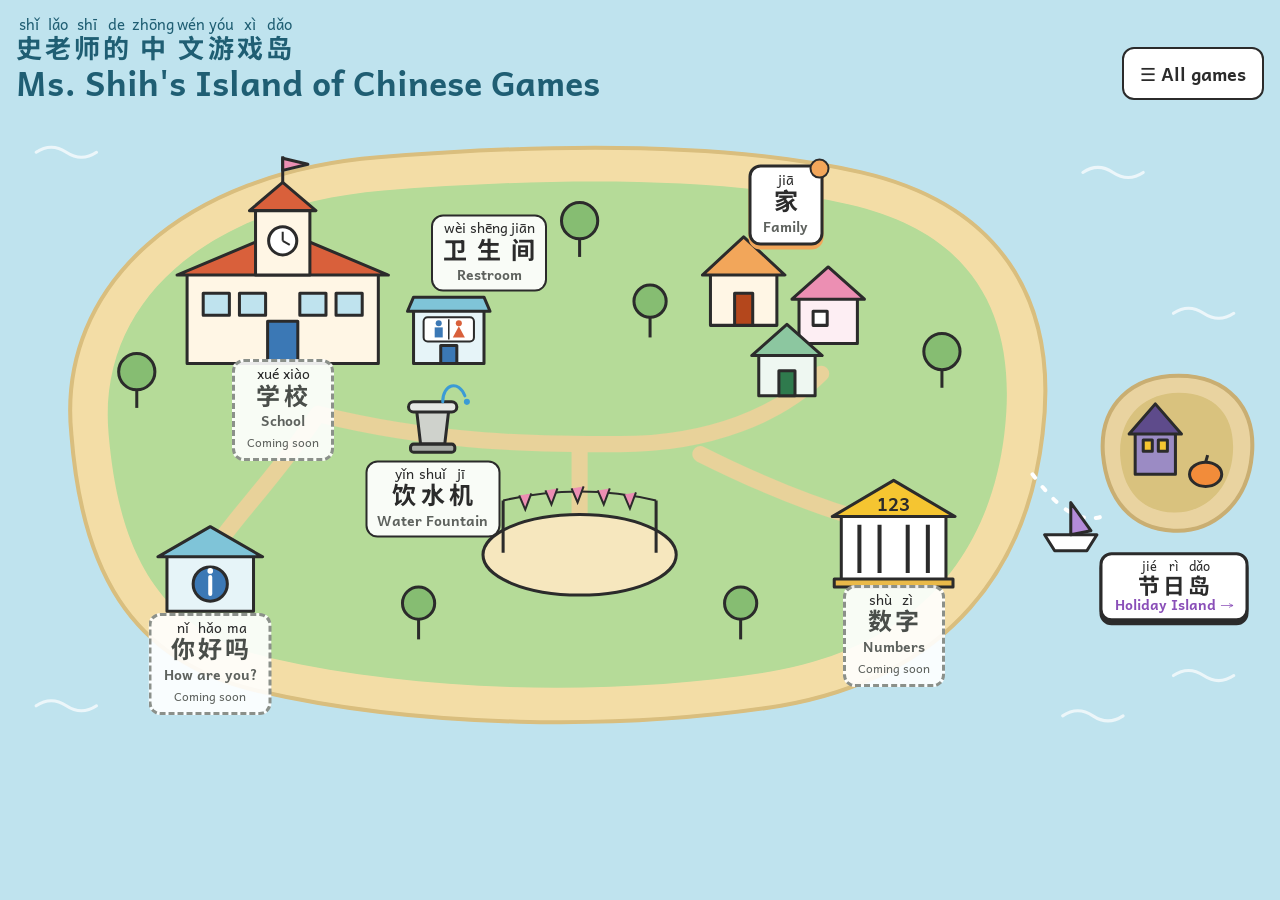
==== index.html @ 6f26a517 "Add files via upload" ====
<!doctype html>
<html lang="zh-CN">
<head>
<meta charset="utf-8">
<meta name="viewport" content="width=device-width, initial-scale=1">
<title>Ms. Shih's Island of Chinese Games</title>
<link rel="preconnect" href="https://fonts.googleapis.com">
<link rel="stylesheet" href="https://fonts.googleapis.com/css2?family=Andika:wght@400;700&family=Noto+Sans+SC:wght@500;700&display=swap">
<style>
/* Layout: one big island map. Each place has a sign; tap a sign to open that place's game menu. */
:root {
  --sea: #BFE3EE;
  --sea-deep: #8CCBDD;
  --sand: #F3DDA6;
  --grass: #B5DB98;
  --grass-deep: #86BD72;
  --ink: #2B2B2B;
  --muted: #5E625E;
  --card: #FFFFFF;
  --line: #CFD2CC;
  --dad: #F2A65A; --dad-ink: #B4471C; --dad-soft: #FFF6E5;
  --mom: #EC8FB3; --mom-ink: #B23D6E; --mom-soft: #FDEEF3;
  --me: #8CC7A0;  --me-ink: #2F7A4D;  --me-soft: #EEF7F1;
  --soon: #B9BDB8;
  --f-zh: 'Noto Sans SC', 'PingFang SC', 'Microsoft YaHei', sans-serif;
  --f-latin: 'Andika', 'Trebuchet MS', system-ui, sans-serif;
}
* { box-sizing: border-box; }
[hidden] { display: none !important; }
html, body { margin: 0; min-height: 100%; }
body {
  background: var(--sea); color: var(--ink); font-family: var(--f-latin);
  padding: 16px max(16px, env(safe-area-inset-right, 0px)) 24px max(16px, env(safe-area-inset-left, 0px));
}
.wrap { max-width: 1280px; margin: 0 auto; display: flex; flex-direction: column; gap: 12px; }
.ruby { display: inline-flex; gap: 3px; align-items: flex-end; }
.ruby > span { display: flex; flex-direction: column; align-items: center; }
.ruby .py { line-height: 1.1; white-space: nowrap; }
.ruby .zh { font-family: var(--f-zh); font-weight: 700; line-height: 1.1; }

header { display: flex; align-items: flex-end; justify-content: space-between; gap: 12px; flex-wrap: wrap; }
.brand { display: flex; flex-direction: column; gap: 2px; }
.brand .en { font-size: clamp(22px, 3vw, 34px); font-weight: 700; color: #1F5E73; line-height: 1.1; }
.brand .ruby .py { font-size: 15px; color: #1F5E73; } .brand .ruby .zh { font-size: 26px; color: #1F5E73; }
.listBtn {
  font: 700 18px var(--f-latin); color: var(--ink); background: var(--card);
  border: 2px solid var(--ink); border-radius: 12px; padding: 10px 16px; cursor: pointer;
}
button:focus-visible, a:focus-visible { outline: 3px solid #1F5E73; outline-offset: 2px; }

.map { position: relative; width: 100%; aspect-ratio: var(--ar, 1000 / 620); }
.goHoliday {
  position: absolute; transform: translate(-50%, -50%); cursor: pointer; font: inherit; color: var(--ink);
  background: #FFFFFF; border: 3px solid var(--ink); border-radius: 12px; padding: 4px 12px 6px; box-shadow: 0 4px 0 var(--ink);
  display: flex; flex-direction: column; align-items: center; line-height: 1.1;
}
.goHoliday .py { font-size: clamp(9px, 1vw, 13px); } .goHoliday .zh { font-size: clamp(14px, 1.7vw, 22px); }
.goHoliday .en { font-size: clamp(10px, 1.1vw, 14px); font-weight: 700; color: #8A4FB8; white-space: nowrap; }
.goHoliday:hover { transform: translate(-50%, calc(-50% - 2px)); }
.back {
  font: 700 18px var(--f-latin); color: var(--ink); background: var(--card);
  border: 2px solid var(--ink); border-radius: 12px; padding: 10px 16px; cursor: pointer;
}
.scene { display: flex; flex-direction: column; gap: 12px; }
.scene.enter { animation: zoomIn .45s ease-out; }
@keyframes zoomIn { from { opacity: 0; transform: scale(.85); } to { opacity: 1; transform: none; } }
body.holiday { background: #CBC3E8; }
.list h3 { margin: 4px 0 0; font-size: 20px; color: #1F5E73; }
.map svg.island { position: absolute; inset: 0; width: 100%; height: 100%; }

/* a place sign on the map: tap it to see that place's games */
.spot {
  position: absolute; transform: translate(-50%, -50%); cursor: pointer; font: inherit; color: var(--ink);
  display: flex; flex-direction: column; align-items: center; gap: 1px; text-align: center;
  background: var(--card); border: 3px solid var(--ink); border-radius: 12px; padding: 4px 12px 6px;
  box-shadow: 0 4px 0 var(--c, var(--ink));
}
.spot::before {
  content: ""; position: absolute; top: -9px; right: -9px; width: 16px; height: 16px; border-radius: 50%;
  background: var(--c, var(--me)); border: 2.5px solid var(--ink); animation: bob 2.6s ease-in-out infinite;
}
.spot .py { font-size: clamp(10px, 1.1vw, 14px); } .spot .zh { font-size: clamp(15px, 1.9vw, 24px); }
.spot .en { font-size: clamp(10px, 1.1vw, 14px); font-weight: 700; color: var(--muted); }
.spot:hover { transform: translate(-50%, calc(-50% - 2px)); }
.spot.soon { cursor: default; border-style: dashed; border-color: #8B908A; box-shadow: none; background: rgba(255,255,255,.9); }
.spot.soon::before { display: none; }
.spot.soon:hover { transform: translate(-50%, -50%); }
.spot.soon .zh { color: #4A4E4A; }
.spot.label { cursor: default; box-shadow: none; border-width: 2px; padding: 3px 10px 5px; background: rgba(255,255,255,.92); }
.spot.label::before { display: none; }
.spot.label:hover { transform: translate(-50%, -50%); }
.spot .soonTag { font-size: clamp(9px, 1vw, 12px); color: var(--muted); }
@keyframes bob { 0%,100% { transform: translateY(0) } 50% { transform: translateY(-3px) } }

.overlay { position: fixed; inset: 0; background: rgba(31,94,115,.35); display: flex; align-items: center; justify-content: center; padding: 16px; z-index: 20; }
.panel {
  width: min(560px, 100%); max-height: 90vh; overflow: auto; background: var(--card); border: 3px solid var(--ink);
  border-radius: 20px; box-shadow: 0 6px 0 var(--ink); padding: 18px; display: flex; flex-direction: column; gap: 14px;
}
.panel-head { display: flex; align-items: flex-end; justify-content: space-between; gap: 12px; }
.panel-head .py { font-size: 16px; } .panel-head .zh { font-size: 34px; }
.panel-head .en { font-size: 18px; font-weight: 700; color: var(--muted); margin-left: 8px; }
.close { font: 700 22px var(--f-latin); width: 44px; height: 44px; border-radius: 50%; border: 2px solid var(--ink); background: var(--card); cursor: pointer; flex: none; }
.games { display: flex; flex-direction: column; gap: 10px; }
.game {
  display: flex; align-items: center; gap: 14px; padding: 12px 14px; border-radius: 14px;
  border: 3px solid var(--c, var(--me)); background: var(--cs, var(--me-soft)); color: var(--ink); text-decoration: none;
}
.game .ruby .py { font-size: 14px; } .game .ruby .zh { font-size: 26px; }
.game .en { font-weight: 700; font-size: 17px; }
.game small { display: block; color: var(--muted); font-size: 14px; }
.game .go { margin-left: auto; font-size: 26px; font-weight: 700; }

.list { background: var(--card); border: 3px solid var(--ink); border-radius: 20px; padding: 16px; display: flex; flex-direction: column; gap: 16px; }
.list h2 { margin: 0; display: flex; align-items: flex-end; gap: 8px; font-size: 16px; color: var(--muted); }
.list h2 .zh { font-size: 22px; color: var(--ink); }
.list .games { display: grid; grid-template-columns: repeat(auto-fit, minmax(260px, 1fr)); }
.list .soonline { color: var(--muted); font-size: 15px; margin: 0; }
@media (prefers-reduced-motion: reduce) { .spot::before { animation: none; } .scene.enter { animation: none; } }
</style>
</head>
<body>
<div class="wrap">
  <header>
    <div class="brand">
      <span class="ruby" id="brandRuby"></span>
      <span class="en" id="brandEn">Ms. Shih's Island of Chinese Games</span>
    </div>
    <div style="display:flex;gap:10px;flex-wrap:wrap">
      <button class="listBtn" id="listBtn" type="button" aria-pressed="false">☰ All games</button>
    </div>
  </header>

  <div class="scene" id="scene-main">
  <div class="map" id="map-main" style="--ar: 1240 / 620">
    <svg class="island" viewBox="0 0 1240 620" aria-hidden="true">
      <!-- sea waves -->
      <g fill="none" stroke="#FFFFFF" stroke-width="3" stroke-linecap="round" opacity=".7">
        <path d="M20 40 q15 -10 30 0 t30 0"/><path d="M1060 60 q15 -10 30 0 t30 0"/><path d="M1150 200 q15 -10 30 0 t30 0"/>
        <path d="M20 590 q15 -10 30 0 t30 0"/><path d="M1040 600 q15 -10 30 0 t30 0"/><path d="M1150 560 q15 -10 30 0 t30 0"/>
      </g>
      <!-- big main island: sand ring + grass -->
      <path d="M55 320 C40 170 170 60 360 45 C520 32 700 28 840 60 C990 95 1035 200 1020 320 C1005 450 930 560 760 590 C600 615 400 612 240 575 C110 545 65 450 55 320 Z" fill="#F3DDA6" stroke="#D9BE7E" stroke-width="4"/>
      <path d="M92 320 C80 185 195 92 365 78 C520 66 695 62 828 92 C960 122 995 212 982 320 C968 435 900 530 750 556 C600 580 410 578 255 543 C140 517 102 435 92 320 Z" fill="#B5DB98"/>
      <!-- paths -->
      <path d="M300 300 C420 330 520 330 600 330 C690 330 760 300 800 260 M560 330 C560 360 560 380 560 400 M300 300 C260 360 220 400 200 430 M680 340 C760 380 820 400 860 410" fill="none" stroke="#E8D29A" stroke-width="16" stroke-linecap="round"/>

      <!-- school (top-left): red roof, clock tower, flag -->
      <g stroke="#2B2B2B" stroke-width="3" stroke-linejoin="round">
        <rect x="170" y="160" width="190" height="90" fill="#FFF6E5"/>
        <path d="M160 162 L265 118 L370 162 Z" fill="#D9603B"/>
        <rect x="238" y="96" width="54" height="66" fill="#FFF6E5"/>
        <path d="M232 98 L265 70 L298 98 Z" fill="#D9603B"/>
        <circle cx="265" cy="128" r="14" fill="#FFFFFF"/><path d="M265 128 L265 119 M265 128 L272 132" stroke-width="2"/>
        <path d="M265 70 L265 44" /><path d="M265 46 L290 52 L265 58 Z" fill="#EC8FB3"/>
        <rect x="186" y="180" width="26" height="22" fill="#BFE3EE"/><rect x="222" y="180" width="26" height="22" fill="#BFE3EE"/>
        <rect x="282" y="180" width="26" height="22" fill="#BFE3EE"/><rect x="318" y="180" width="26" height="22" fill="#BFE3EE"/>
        <rect x="250" y="208" width="30" height="42" fill="#3B78B5"/>
      </g>
      <!-- restroom (next to the school) -->
      <g stroke="#2B2B2B" stroke-width="3" stroke-linejoin="round">
        <rect x="395" y="196" width="70" height="54" fill="#E6F4F8"/>
        <path d="M389 198 L471 198 L465 184 L395 184 Z" fill="#7FC4D8"/>
        <rect x="405" y="204" width="50" height="24" rx="4" fill="#FFFFFF" stroke-width="2"/>
        <circle cx="420" cy="210" r="3" fill="#3B78B5" stroke="none"/><path d="M416 214 h8 v10 h-8 Z" fill="#3B78B5" stroke="none"/>
        <circle cx="440" cy="210" r="3" fill="#D9603B" stroke="none"/><path d="M440 213 l6 11 h-12 Z" fill="#D9603B" stroke="none"/>
        <path d="M430 206 L430 226" stroke-width="1.5"/>
        <rect x="422" y="232" width="16" height="18" fill="#3B78B5"/>
      </g>
      <!-- water fountain (in front of the school) -->
      <g stroke="#2B2B2B" stroke-width="3" stroke-linejoin="round" stroke-linecap="round">
        <path d="M402 330 L398 296 L430 296 L426 330 Z" fill="#CFD2CC"/>
        <rect x="390" y="288" width="48" height="10" rx="5" fill="#E6E8E4"/>
        <path d="M424 288 C424 270 440 266 446 282" fill="none" stroke="#3B9BD5" stroke-width="3"/>
        <circle cx="448" cy="288" r="3" fill="#3B9BD5" stroke="none"/>
        <rect x="392" y="330" width="44" height="8" rx="3" fill="#A8ACA6"/>
      </g>

      <!-- homes (top-right) -->
      <g stroke="#2B2B2B" stroke-width="3" stroke-linejoin="round">
        <rect x="690" y="160" width="66" height="52" fill="#FFF6E5"/><path d="M682 162 L723 124 L764 162 Z" fill="#F2A65A"/><rect x="714" y="180" width="18" height="32" fill="#B4471C"/>
        <rect x="778" y="184" width="58" height="46" fill="#FDEEF3"/><path d="M771 186 L807 154 L843 186 Z" fill="#EC8FB3"/><rect x="792" y="198" width="14" height="14" fill="#FFFFFF"/>
        <rect x="738" y="240" width="56" height="42" fill="#EEF7F1"/><path d="M731 242 L766 211 L801 242 Z" fill="#8CC7A0"/><rect x="758" y="257" width="16" height="25" fill="#2F7A4D"/>
      </g>

      <!-- visitor center (bottom-left, by the shore): big i -->
      <g stroke="#2B2B2B" stroke-width="3" stroke-linejoin="round">
        <rect x="150" y="440" width="86" height="56" fill="#E6F4F8"/>
        <path d="M141 442 L193 412 L245 442 Z" fill="#7FC4D8"/>
        <circle cx="193" cy="469" r="17" fill="#3B78B5"/>
        <path d="M193 462 L193 479" stroke="#FFFFFF" stroke-width="4" stroke-linecap="round"/><circle cx="193" cy="456" r="2.8" fill="#FFFFFF" stroke="none"/>
      </g>

      <!-- plaza (middle): round square with flags -->
      <g stroke="#2B2B2B" stroke-width="3">
        <ellipse cx="560" cy="440" rx="96" ry="40" fill="#F6E7BE"/>
        <path d="M484 438 L484 386 M636 438 L636 386"/>
        <path d="M484 386 Q560 368 636 386" fill="none" stroke-width="2"/>
        <path d="M500 381 l6 14 l6 -16 M526 376 l6 14 l6 -16 M552 374 l6 14 l6 -16 M578 376 l6 14 l6 -16 M604 380 l6 14 l6 -16" fill="#EC8FB3" stroke-width="2"/>
      </g>

      <!-- bank (bottom-right): columns, 123 on the roof -->
      <g stroke="#2B2B2B" stroke-width="3" stroke-linejoin="round">
        <rect x="820" y="400" width="104" height="66" fill="#FFFFFF"/>
        <path d="M811 402 L872 366 L933 402 Z" fill="#F5C531"/>
        <path d="M838 410 L838 458 M858 410 L858 458 M886 410 L886 458 M906 410 L906 458" stroke-width="4"/>
        <rect x="813" y="464" width="118" height="8" fill="#E9B949"/>
      </g>
      <text x="872" y="396" text-anchor="middle" font-family="Andika, sans-serif" font-weight="700" font-size="18" fill="#2B2B2B">123</text>

      <!-- trees -->
      <g stroke="#2B2B2B" stroke-width="3">
        <path d="M120 270 L120 294"/><circle cx="120" cy="258" r="18" fill="#86BD72"/>
        <path d="M560 120 L560 144"/><circle cx="560" cy="108" r="18" fill="#86BD72"/>
        <path d="M630 200 L630 224"/><circle cx="630" cy="188" r="16" fill="#86BD72"/>
        <path d="M920 250 L920 274"/><circle cx="920" cy="238" r="18" fill="#86BD72"/>
        <path d="M400 500 L400 524"/><circle cx="400" cy="488" r="16" fill="#86BD72"/>
        <path d="M720 500 L720 524"/><circle cx="720" cy="488" r="16" fill="#86BD72"/>
      </g>

      <!-- boat route to the holiday island -->
      <path d="M1010 360 C1040 400 1060 410 1085 400" fill="none" stroke="#FFFFFF" stroke-width="4" stroke-dasharray="4 12" stroke-linecap="round"/>
      <g stroke="#2B2B2B" stroke-width="3" stroke-linejoin="round">
        <path d="M1022 420 L1074 420 L1064 436 L1032 436 Z" fill="#FFFFFF"/>
        <path d="M1048 420 L1048 388 L1068 416 Z" fill="#B48BD9"/>
      </g>
      <!-- holiday island (small, far right) -->
      <path d="M1080 340 C1076 290 1110 262 1155 262 C1205 262 1232 295 1228 340 C1224 390 1188 418 1150 416 C1108 414 1084 385 1080 340 Z" fill="#E9D3A0" stroke="#C9AE72" stroke-width="4"/>
      <path d="M1097 340 C1096 300 1124 279 1155 279 C1194 279 1212 305 1209 340 C1206 378 1178 399 1150 398 C1117 397 1099 374 1097 340 Z" fill="#D9C27E"/>
      <g stroke="#2B2B2B" stroke-width="3" stroke-linejoin="round">
        <path d="M1112 360 L1112 318 L1132 298 L1152 318 L1152 360 Z" fill="#9B8BC4"/>
        <path d="M1106 320 L1132 290 L1158 320 Z" fill="#5E4B8B"/>
        <rect x="1120" y="326" width="9" height="11" fill="#F5C531"/><rect x="1135" y="326" width="9" height="11" fill="#F5C531"/>
        <ellipse cx="1182" cy="360" rx="16" ry="12" fill="#F28C3A"/><path d="M1182 348 L1184 341"/>
      </g>
    </svg>
    <button class="goHoliday" id="goHoliday" type="button" style="left: 92.8%; top: 76%"><span class="ruby" id="goHolidayRuby"></span><span class="en">Holiday Island →</span></button>
  </div>
</div>

<div class="scene" id="scene-holiday" hidden>
  <div class="map" id="map-holiday" style="--ar: 1240 / 620">
    <svg class="island" viewBox="0 0 1240 620" aria-hidden="true">
      <!-- small main island (left), boat route back -->
      <path d="M20 420 C15 360 60 325 115 325 C175 325 205 365 200 420 C195 480 150 515 105 512 C55 510 25 475 20 420 Z" fill="#F3DDA6" stroke="#D9BE7E" stroke-width="4"/>
      <path d="M40 420 C38 372 72 345 115 345 C162 345 183 377 179 420 C175 466 140 492 105 490 C67 488 42 462 40 420 Z" fill="#B5DB98"/>
      <g stroke="#2B2B2B" stroke-width="3" stroke-linejoin="round">
        <rect x="70" y="392" width="34" height="28" fill="#FFF6E5"/><path d="M64 394 L87 372 L110 394 Z" fill="#F2A65A"/>
        <rect x="118" y="404" width="30" height="24" fill="#FDEEF3"/><path d="M113 406 L133 388 L153 406 Z" fill="#EC8FB3"/>
        <path d="M100 455 L100 470"/><circle cx="100" cy="448" r="10" fill="#86BD72"/>
      </g>
      <path d="M205 440 C260 480 310 480 375 430" fill="none" stroke="#FFFFFF" stroke-width="4" stroke-dasharray="4 12" stroke-linecap="round"/>
      <g stroke="#2B2B2B" stroke-width="3" stroke-linejoin="round">
        <path d="M262 470 L322 470 L310 488 L274 488 Z" fill="#FFFFFF"/>
        <path d="M292 470 L292 432 L316 466 Z" fill="#F2A65A"/>
      </g>
      <g transform="translate(240 0)">
      <g fill="none" stroke="#FFFFFF" stroke-width="3" stroke-linecap="round" opacity=".7">
        <path d="M40 80 q15 -10 30 0 t30 0"/><path d="M880 70 q15 -10 30 0 t30 0"/><path d="M70 540 q15 -10 30 0 t30 0"/><path d="M880 550 q15 -10 30 0 t30 0"/>
      </g>
      <path d="M140 310 C130 200 240 120 380 105 C520 90 640 85 750 125 C870 170 905 260 885 360 C865 465 760 535 610 550 C465 565 320 555 225 495 C165 455 148 385 140 310 Z" fill="#E9D3A0" stroke="#C9AE72" stroke-width="4"/>
      <path d="M178 310 C172 215 265 150 385 138 C515 125 632 120 735 155 C840 192 865 268 848 352 C830 445 740 502 605 514 C472 527 340 518 255 466 C205 434 184 372 178 310 Z" fill="#D9C27E"/>
      <path d="M330 330 C430 360 560 360 670 320" fill="none" stroke="#C9AE72" stroke-width="14" stroke-linecap="round" opacity=".7"/>
      <!-- haunted house (left) -->
      <g stroke="#2B2B2B" stroke-width="3" stroke-linejoin="round">
        <path d="M250 330 L252 230 L300 186 L350 232 L348 330 Z" fill="#9B8BC4"/>
        <path d="M240 236 L300 170 L362 238 Z" fill="#5E4B8B"/>
        <path d="M318 196 L320 150 L346 150 L344 214" fill="#5E4B8B"/>
        <rect x="266" y="248" width="20" height="22" fill="#F5C531"/><rect x="314" y="248" width="20" height="22" fill="#F5C531"/>
        <path d="M288 330 L288 292 Q300 280 312 292 L312 330" fill="#3E3260"/>
        <path d="M276 250 L276 270 M266 259 L286 259 M324 250 L324 270 M314 259 L334 259" stroke-width="2"/>
        <path d="M380 180 q8 -8 16 0 q8 -8 16 0" fill="none" stroke-width="2.5"/><path d="M200 210 q7 -7 14 0 q7 -7 14 0" fill="none" stroke-width="2.5"/>
        <ellipse cx="380" cy="320" rx="22" ry="17" fill="#F28C3A"/><path d="M380 303 L383 294" />
        <path d="M372 318 l4 -5 l4 5 M384 318 l4 -5 l4 5 M372 326 q8 6 16 0" fill="none" stroke-width="2"/>
      </g>
      <!-- Thanksgiving market (right): stalls with pumpkins, corn and pies -->
      <g stroke="#2B2B2B" stroke-width="3" stroke-linejoin="round">
        <rect x="610" y="262" width="96" height="58" fill="#FFFFFF"/>
        <path d="M600 262 L716 262 L706 236 L610 236 Z" fill="#D9603B"/>
        <path d="M626 236 L622 262 M646 236 L644 262 M666 236 L666 262 M686 236 L688 262" stroke="#FFFFFF" stroke-width="5"/>
        <path d="M600 262 L716 262 L706 236 L610 236 Z" fill="none"/>
        <rect x="604" y="296" width="108" height="10" fill="#C98A4A"/>
        <ellipse cx="628" cy="290" rx="13" ry="10" fill="#F28C3A"/><path d="M628 280 L630 274" stroke-width="2.5"/>
        <ellipse cx="652" cy="290" rx="11" ry="9" fill="#F5A04A"/>
        <ellipse cx="684" cy="291" rx="6" ry="12" transform="rotate(20 684 291)" fill="#F5C531"/>
        <rect x="724" y="276" width="86" height="48" fill="#FFFFFF"/>
        <path d="M714 276 L820 276 L810 252 L724 252 Z" fill="#F5C531"/>
        <path d="M740 252 L736 276 M758 252 L756 276 M776 252 L776 276 M794 252 L796 276" stroke="#FFFFFF" stroke-width="5"/>
        <path d="M714 276 L820 276 L810 252 L724 252 Z" fill="none"/>
        <rect x="718" y="304" width="98" height="10" fill="#C98A4A"/>
        <path d="M736 302 a14 9 0 0 1 28 0 Z" fill="#E9A15A"/><path d="M740 298 l20 0" stroke-width="1.5"/>
        <path d="M772 302 a14 9 0 0 1 28 0 Z" fill="#B4471C"/>
        <ellipse cx="840" cy="318" rx="16" ry="12" fill="#F28C3A"/><ellipse cx="590" cy="322" rx="13" ry="10" fill="#F5A04A"/>
      </g>
      <!-- autumn trees -->
      <g stroke="#2B2B2B" stroke-width="3">
        <path d="M470 190 L470 214"/><circle cx="470" cy="178" r="17" fill="#F2A65A"/>
        <path d="M540 450 L540 474"/><circle cx="540" cy="438" r="17" fill="#D9603B"/>
        <path d="M230 420 L230 444"/><circle cx="230" cy="408" r="17" fill="#E9B949"/>
        <path d="M800 420 L800 444"/><circle cx="800" cy="408" r="17" fill="#F2A65A"/>
      </g>
      </g>
    </svg>
    <button class="goHoliday" id="goMain" type="button" style="left: 8.6%; top: 88%"><span class="ruby" id="goMainRuby"></span><span class="en" style="color:#2F7A4D">← Main Island</span></button>
  </div>
</div>

  <div class="list" id="list" hidden></div>
</div>

<div class="overlay" id="overlay" hidden>
  <div class="panel" role="dialog" aria-modal="true" aria-labelledby="panelTitle">
    <div class="panel-head">
      <div id="panelTitle"></div>
      <button class="close" id="closeBtn" type="button" aria-label="Close">✕</button>
    </div>
    <div class="games" id="panelGames"></div>
  </div>
</div>

<script src="island.js"></script>
<script>
const ISLANDS = window.ISLANDS;
const COLORS = {
  me: ['#8CC7A0', '#EEF7F1'], dad: ['#F2A65A', '#FFF6E5'], mom: ['#EC8FB3', '#FDEEF3'],
  sea: ['#7FC4D8', '#E6F4F8'], sun: ['#F5C531', '#FFF6D6'], night: ['#9B8BC4', '#EFEAF8']
};

function rubyHTML(zh, py) {
  const p = py.split(' ');
  return Array.from(zh).map((c, i) => `<span><span class="py">${p[i] || ''}</span><span class="zh">${c}</span></span>`).join('');
}

const overlay = document.getElementById('overlay');
const panelTitle = document.getElementById('panelTitle');
const panelGames = document.getElementById('panelGames');
let lastFocus = null;

function gameCards(t) {
  const [c, cs] = COLORS[t.color] || COLORS.me;
  return t.games.map(g => `<a class="game" href="${g.href}" style="--c:${c};--cs:${cs}">
      <span class="ruby">${rubyHTML(g.zh, g.py)}</span>
      <span><span class="en">${g.en}</span><small>${g.note || ''}</small></span>
      <span class="go" aria-hidden="true">→</span></a>`).join('');
}

Object.entries(ISLANDS).forEach(([id, I]) => {
  const map = document.getElementById('map-' + id);
  const X = v => (v / I.width * 100) + '%', Y = v => (v / 620 * 100) + '%';
  I.places.forEach(P => {
    if (P.labelOnly) {   // just a name sign on the map (a vocabulary word), no games
      const d = document.createElement('div');
      d.className = 'spot label';
      d.style.left = X(P.x); d.style.top = Y(P.y);
      d.innerHTML = `<span class="ruby">${rubyHTML(P.zh, P.py)}</span><span class="en">${P.en}</span>`;
      map.appendChild(d);
      return;
    }
    const b = document.createElement('button');
    b.type = 'button';
    const soon = !P.games.length;
    b.className = 'spot' + (soon ? ' soon' : '');
    b.style.left = X(P.x); b.style.top = Y(P.y);
    b.style.setProperty('--c', (COLORS[P.color] || COLORS.me)[0]);
    b.innerHTML = `<span class="ruby">${rubyHTML(P.zh, P.py)}</span><span class="en">${P.en}</span>` + (soon ? '<span class="soonTag">Coming soon</span>' : '');
    b.setAttribute('aria-label', `${P.zh} ${P.en}${soon ? ' (coming soon)' : ''}`);
    if (soon) b.setAttribute('aria-disabled', 'true');
    else b.addEventListener('click', () => openTopic(P, b));
    map.appendChild(b);
  });
});

function openTopic(T, from) {
  lastFocus = from;
  panelTitle.innerHTML = `<span class="ruby">${rubyHTML(T.zh, T.py)}</span><span class="en">${T.en}</span>`;
  panelGames.innerHTML = gameCards(T);
  overlay.hidden = false;
  document.getElementById('closeBtn').focus();
}
function closePanel() { overlay.hidden = true; if (lastFocus) lastFocus.focus(); }
document.getElementById('closeBtn').addEventListener('click', closePanel);
overlay.addEventListener('click', e => { if (e.target === overlay) closePanel(); });
document.addEventListener('keydown', e => { if (e.key === 'Escape' && !overlay.hidden) closePanel(); });

// switching islands (#holiday opens the holiday island directly)
const brandRuby = document.getElementById('brandRuby'), brandEn = document.getElementById('brandEn');
document.getElementById('goHolidayRuby').innerHTML = rubyHTML('节日岛', 'jié rì dǎo');
let current = 'main';
function showIsland(id, animate) {
  current = id;
  const I = ISLANDS[id];
  brandRuby.innerHTML = rubyHTML(I.zh, I.py);
  brandEn.textContent = I.en;
  Object.keys(ISLANDS).forEach(k => {
    const sc = document.getElementById('scene-' + k);
    sc.hidden = (k !== id) || !list.hidden;
    sc.classList.remove('enter');
    if (k === id && animate) { void sc.offsetWidth; sc.classList.add('enter'); }
  });
  document.body.classList.toggle('holiday', id === 'holiday');
  try { history.replaceState(null, '', id === 'main' ? location.pathname : '#holiday'); } catch (e) {}
}
document.getElementById('goHoliday').addEventListener('click', () => showIsland('holiday', true));
document.getElementById('goMainRuby').innerHTML = rubyHTML('中文游戏岛', 'zhōng wén yóu xì dǎo');
document.getElementById('goMain').addEventListener('click', () => showIsland('main', true));

// list view: every topic and its games, for a quick pick in class
const list = document.getElementById('list');
const listBtn = document.getElementById('listBtn');
list.innerHTML = Object.values(ISLANDS).map(I => `<h3>${I.en}</h3>` + I.places.filter(T => !T.labelOnly).map(T => `<section>
    <h2><span class="ruby">${rubyHTML(T.zh, T.py)}</span> ${T.en}</h2>
    ${T.games.length ? `<div class="games">${gameCards(T)}</div>` : '<p class="soonline">Coming soon</p>'}
  </section>`).join('')).join('');
listBtn.addEventListener('click', () => {
  const showList = list.hidden;
  list.hidden = !showList;
  listBtn.setAttribute('aria-pressed', String(showList));
  listBtn.textContent = showList ? '🏝 Island map' : '☰ All games';
  showIsland(current, false);
});

showIsland(location.hash === '#holiday' ? 'holiday' : 'main', false);
</script>
</body>
</html>
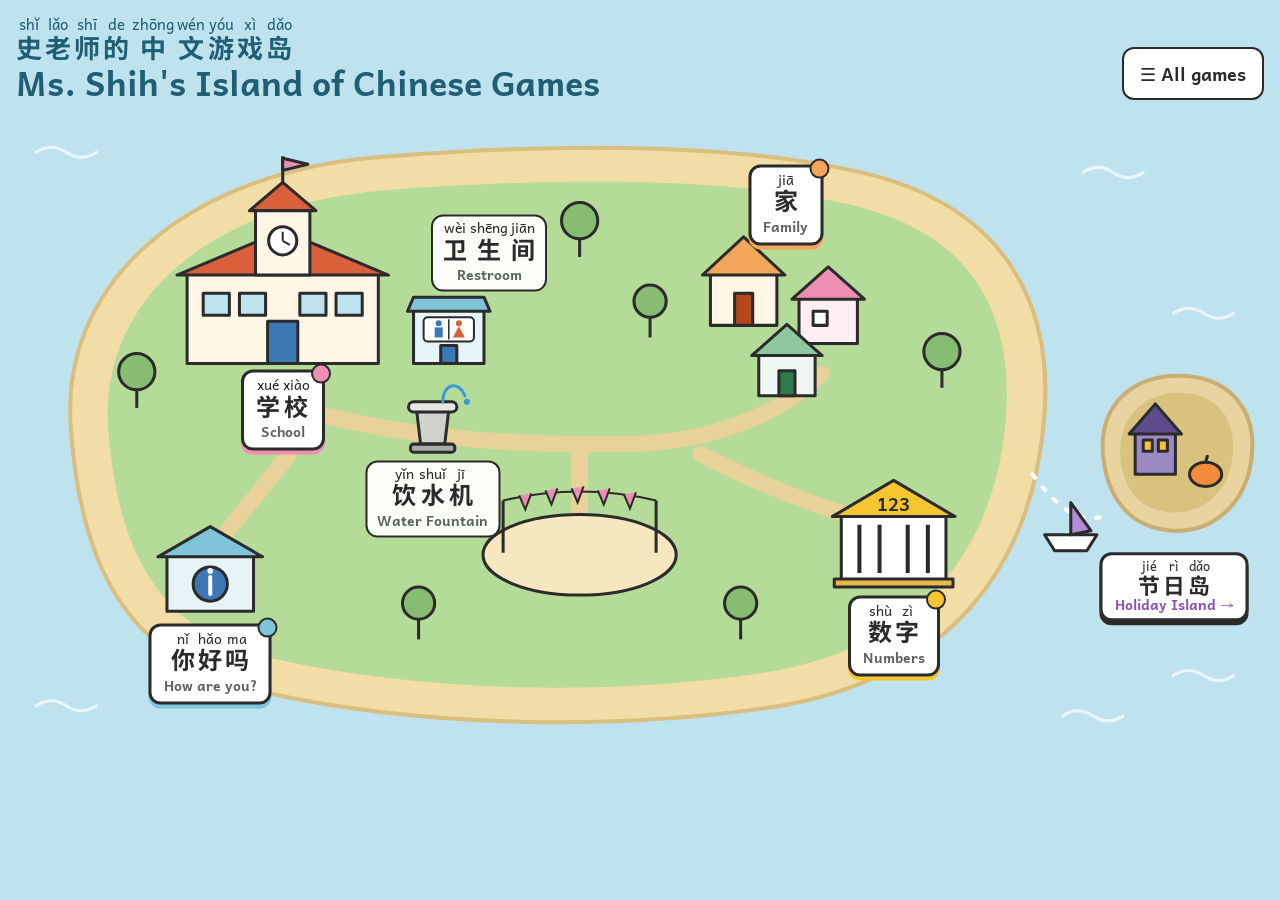
==== commit df161c62: "Add files via upload" ====
--- a/index.html
+++ b/index.html
@@ -3,6 +3,7 @@
 <head>
 <meta charset="utf-8">
 <meta name="viewport" content="width=device-width, initial-scale=1">
+<script src="shared/gate.js"></script>
 <title>Ms. Shih's Island of Chinese Games</title>
 <link rel="preconnect" href="https://fonts.googleapis.com">
 <link rel="stylesheet" href="https://fonts.googleapis.com/css2?family=Andika:wght@400;700&family=Noto+Sans+SC:wght@500;700&display=swap">
@@ -65,7 +66,9 @@
 .scene.enter { animation: zoomIn .45s ease-out; }
 @keyframes zoomIn { from { opacity: 0; transform: scale(.85); } to { opacity: 1; transform: none; } }
 body.holiday { background: #CBC3E8; }
-.list h3 { margin: 4px 0 0; font-size: 20px; color: #1F5E73; }
+.list h3 { margin: 6px 0 -26px; font-size: 24px; color: #1F5E73; }
+.list h3 + section { margin-top: 0; }
+.list h3:not(:first-child) { margin-top: 18px; padding-top: 22px; border-top: 3px dashed var(--line); }
 .map svg.island { position: absolute; inset: 0; width: 100%; height: 100%; }
 
 /* a place sign on the map: tap it to see that place's games */
@@ -111,10 +114,16 @@
 .game small { display: block; color: var(--muted); font-size: 14px; }
 .game .go { margin-left: auto; font-size: 26px; font-weight: 700; }
 
-.list { background: var(--card); border: 3px solid var(--ink); border-radius: 20px; padding: 16px; display: flex; flex-direction: column; gap: 16px; }
-.list h2 { margin: 0; display: flex; align-items: flex-end; gap: 8px; font-size: 16px; color: var(--muted); }
-.list h2 .zh { font-size: 22px; color: var(--ink); }
-.list .games { display: grid; grid-template-columns: repeat(auto-fit, minmax(260px, 1fr)); }
+.list { background: var(--card); border: 3px solid var(--ink); border-radius: 20px; padding: 20px 22px 30px; display: flex; flex-direction: column; gap: 48px; }
+.list section { display: flex; flex-direction: column; gap: 12px; }
+.list h2 { margin: 0; display: flex; align-items: flex-end; gap: 10px; font-size: 17px; color: var(--muted); padding-bottom: 6px; border-bottom: 2px solid var(--line); }
+.list h2 .ruby .zh { font-size: 26px; color: var(--ink); } .list h2 .ruby .py { font-size: 14px; }
+.list .games { display: grid; grid-template-columns: repeat(auto-fill, minmax(280px, 1fr)); gap: 14px; }
+/* in the list, each card puts the Chinese on top and the English under it, so nothing gets squeezed */
+.list .game { display: grid; grid-template-columns: 1fr auto; column-gap: 10px; row-gap: 4px; align-items: start; }
+.list .game > .ruby { grid-column: 1; }
+.list .game > span:nth-child(2) { grid-column: 1; }
+.list .game > .go { grid-column: 2; grid-row: 1 / span 2; align-self: center; }
 .list .soonline { color: var(--muted); font-size: 15px; margin: 0; }
 @media (prefers-reduced-motion: reduce) { .spot::before { animation: none; } .scene.enter { animation: none; } }
 </style>
@@ -301,7 +310,7 @@
       </g>
       </g>
     </svg>
-    <button class="goHoliday" id="goMain" type="button" style="left: 8.6%; top: 88%"><span class="ruby" id="goMainRuby"></span><span class="en" style="color:#2F7A4D">← Main Island</span></button>
+    <button class="goHoliday" id="goMain" type="button" style="left: 8.6%; top: 88%"><span class="ruby" id="goMainRuby"></span><span class="en" style="color:#2F7A4D">← Back to Main Island</span></button>
   </div>
 </div>
 
@@ -327,8 +336,12 @@
 };
 
 function rubyHTML(zh, py) {
-  const p = py.split(' ');
-  return Array.from(zh).map((c, i) => `<span><span class="py">${p[i] || ''}</span><span class="zh">${c}</span></span>`).join('');
+  const syl = String(py || '').replace(/[.,?!;:，。？！、\/／]/g, ' ').trim().split(/\s+/).filter(Boolean);
+  let k = 0;
+  return Array.from(zh).map(c => {
+    const p = /[\u3400-\u9fff]/.test(c) ? (syl[k++] || '') : '';
+    return `<span><span class="py">${p || '&nbsp;'}</span><span class="zh">${c}</span></span>`;
+  }).join('');
 }
 
 const overlay = document.getElementById('overlay');
@@ -401,7 +414,7 @@
   try { history.replaceState(null, '', id === 'main' ? location.pathname : '#holiday'); } catch (e) {}
 }
 document.getElementById('goHoliday').addEventListener('click', () => showIsland('holiday', true));
-document.getElementById('goMainRuby').innerHTML = rubyHTML('中文游戏岛', 'zhōng wén yóu xì dǎo');
+document.getElementById('goMainRuby').innerHTML = rubyHTML('回主岛', 'huí zhǔ dǎo');
 document.getElementById('goMain').addEventListener('click', () => showIsland('main', true));
 
 // list view: every topic and its games, for a quick pick in class
@@ -419,7 +432,17 @@
   showIsland(current, false);
 });
 
-showIsland(location.hash === '#holiday' ? 'holiday' : 'main', false);
+// #holiday opens the holiday island; #<place id> (e.g. #haunted-house) opens that place's game menu
+(function () {
+  const h = decodeURIComponent((location.hash || '').slice(1));
+  let start = h === 'holiday' ? 'holiday' : 'main', place = null;
+  Object.entries(ISLANDS).forEach(([k, I]) => I.places.forEach(P => { if (P.id && P.id === h) { start = k; place = P; } }));
+  showIsland(start, false);
+  if (place && place.games && place.games.length) {
+    const btn = [...document.querySelectorAll('#scene-' + start + ' .spot')].find(b => (b.getAttribute('aria-label') || '').startsWith(place.zh + ' '));
+    openTopic(place, btn || null);
+  }
+})();
 </script>
 </body>
 </html>
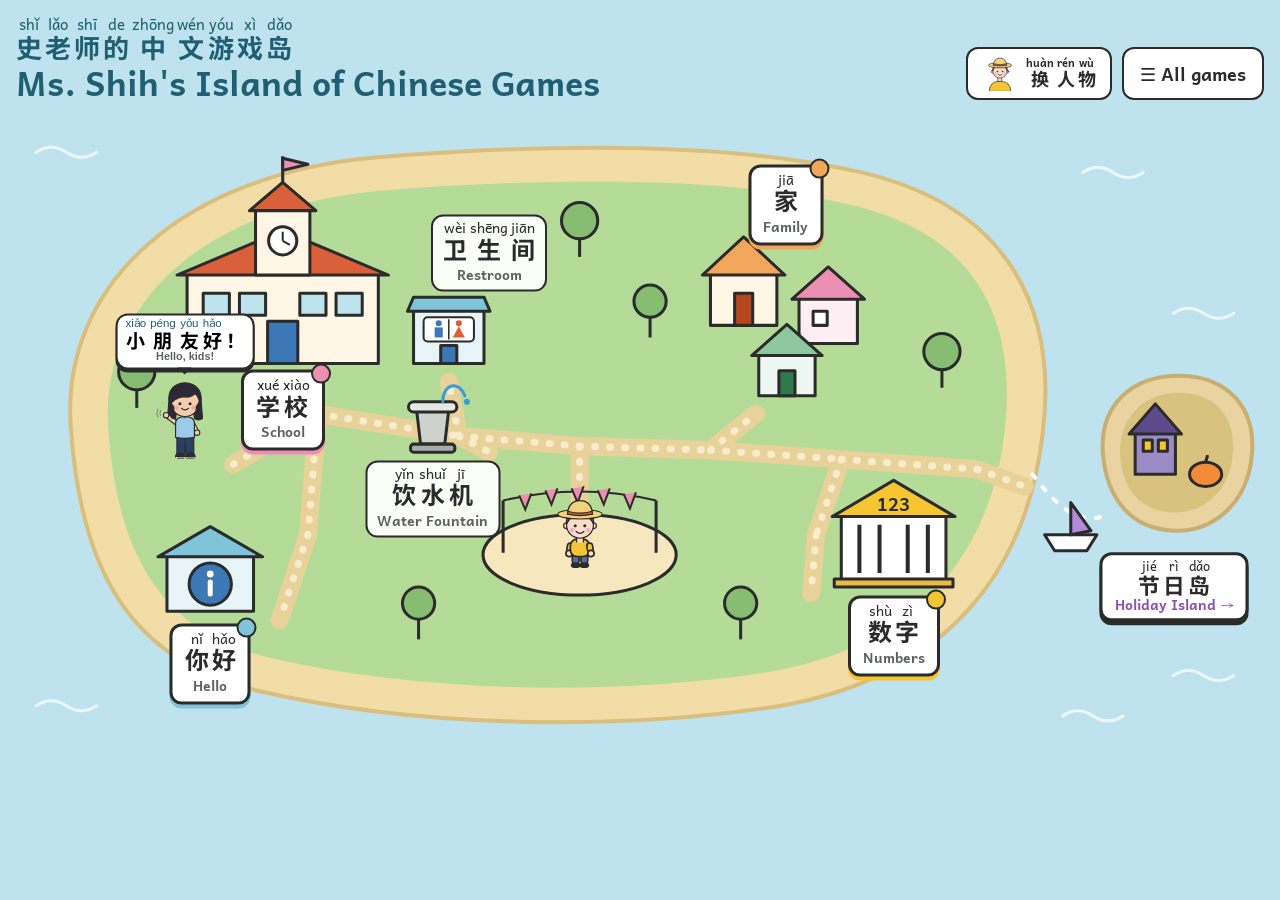
==== commit d5d18f31: "Add files via upload" ====
--- a/index.html
+++ b/index.html
@@ -125,7 +125,67 @@
 .list .game > span:nth-child(2) { grid-column: 1; }
 .list .game > .go { grid-column: 2; grid-row: 1 / span 2; align-self: center; }
 .list .soonline { color: var(--muted); font-size: 15px; margin: 0; }
-@media (prefers-reduced-motion: reduce) { .spot::before { animation: none; } .scene.enter { animation: none; } }
+/* the little walker on the map */
+.walker { position: absolute; width: 5.4%; transform: translate(-50%, -96%); pointer-events: none; z-index: 1; }
+.walker.left .flip { transform: scaleX(-1); }
+.walker .flip > svg { width: 100%; height: auto; display: block; overflow: visible; }
+.walker .legL, .walker .legR, .walker .armL, .walker .armR { transform-box: fill-box; transform-origin: 50% 0; }
+.walker .armL { transform: rotate(10deg); } .walker .armR { transform: rotate(-10deg); }
+/* walking rhythm: quick little steps. Each step (--step) the body hops up and lands with a small squash,
+   and it rocks side to side once per stride (two steps). Legs and arms swing the other way from each other. */
+.walker { --step: .22s; }
+.walker .bodyAll { transform-box: fill-box; transform-origin: 50% 100%; }
+.walker.walking .bodyAll { animation: waddle calc(var(--step) * 2) ease-in-out infinite; }
+.walker.walking .flip > svg { animation: hop var(--step) infinite; transform-origin: 50% 100%; }
+.walker.walking .legL { animation: legCycle calc(var(--step) * 2) ease-in-out infinite; }
+.walker.walking .legR { animation: legCycle calc(var(--step) * 2) ease-in-out infinite; animation-delay: calc(var(--step) * -1); }
+.walker.walking .armL { animation: armCycle calc(var(--step) * 2) ease-in-out infinite; animation-delay: calc(var(--step) * -1); }
+.walker.walking .armR { animation: armCycle calc(var(--step) * 2) ease-in-out infinite; }
+@keyframes hop {
+  0%   { transform: translateY(0) scale(1.06, .92); animation-timing-function: ease-out; }
+  45%  { transform: translateY(-9%) scale(.97, 1.04); animation-timing-function: ease-in; }
+  100% { transform: translateY(0) scale(1.06, .92); }
+}
+.walker .boat { display: none; } .walker.inBoat .boat { display: inline; } .walker.inBoat .legs { display: none; }
+.walker.inBoat .armL, .walker.inBoat .armR { animation: none; }
+.walker.inBoat .flip > svg { animation: rock .5s ease-in-out infinite alternate; transform-origin: 50% 100%; }
+@keyframes rock { from { transform: rotate(-4deg); } to { transform: rotate(4deg); } }
+@keyframes waddle { 0%, 100% { transform: rotate(-5deg); } 50% { transform: rotate(5deg); } }
+@keyframes legCycle { 0%, 100% { transform: rotate(28deg); } 50% { transform: rotate(-28deg); } }
+@keyframes armCycle { 0%, 100% { transform: rotate(-35deg); } 50% { transform: rotate(35deg); } }
+@keyframes rock { from { transform: rotate(-4deg); } to { transform: rotate(4deg); } }
+.spot.label { cursor: pointer; }
+.whoPanel { width: min(760px, 100%); }
+.whoGrid { display: grid; grid-template-columns: repeat(auto-fill, minmax(110px, 1fr)); gap: 10px; }
+.whoGrid button { font: 700 15px var(--f-latin); color: var(--ink); background: var(--card); border: 3px solid var(--line); border-radius: 14px; padding: 6px; cursor: pointer; display: flex; flex-direction: column; align-items: center; gap: 2px; }
+.whoGrid button svg { width: 84px; height: 84px; }
+.whoGrid button[aria-pressed="true"] { border-color: #1F5E73; background: #E6F4F8; }
+.whoGrid .ruby .py { font-size: 11px; } .whoGrid .ruby .zh { font-size: 17px; }
+#whoBtn { display: flex; align-items: center; gap: 8px; padding: 4px 14px 6px; }
+#whoBtn svg { width: 36px; height: 36px; }
+#whoBtn .ruby .py { font-size: 11px; } #whoBtn .ruby .zh { font-size: 18px; }
+/* Ms. Shih in front of the school, saying hello */
+.npc { position: absolute; width: 5.4%; transform: translate(-50%, -100%); z-index: 1; cursor: pointer; background: none; border: 0; padding: 0; }
+.npc svg { width: 100%; height: auto; display: block; }
+.npc .say { position: absolute; left: 50%; bottom: 100%; transform: translate(-50%, -6px); background: #fff; border: 2.5px solid var(--ink); border-radius: 12px;
+  padding: 2px 8px 4px; white-space: nowrap; display: flex; flex-direction: column; align-items: center; line-height: 1.1; box-shadow: 0 3px 0 var(--ink); }
+.npc .say::after { content: ""; position: absolute; left: 50%; top: 100%; transform: translateX(-50%); border: 7px solid transparent; border-top-color: var(--ink); }
+.npc .say .py { font-size: clamp(8px, .9vw, 12px); color: #1F5E73; } .npc .say .zh { font-size: clamp(12px, 1.5vw, 19px); }
+.npc .say .en { font-size: clamp(8px, .85vw, 11px); font-weight: 700; color: var(--muted); }
+.npc .say .ruby { gap: 4px; }
+.npc.talk .say { animation: pop .3s ease-out; }
+.walker .say { position: absolute; left: 50%; bottom: 100%; transform: translate(-50%, -4px); background: #fff; border: 2.5px solid var(--ink); border-radius: 12px;
+  padding: 2px 8px 4px; white-space: nowrap; display: flex; flex-direction: column; align-items: center; line-height: 1.1; box-shadow: 0 3px 0 var(--ink); animation: pop .3s ease-out; }
+.walker .say::after { content: ""; position: absolute; left: 50%; top: 100%; transform: translateX(-50%); border: 7px solid transparent; border-top-color: var(--ink); }
+.walker .say .py { font-size: clamp(8px, .9vw, 12px); color: #1F5E73; } .walker .say .zh { font-size: clamp(12px, 1.5vw, 19px); }
+.walker .say .en { font-size: clamp(8px, .85vw, 11px); font-weight: 700; color: var(--muted); }
+.walker .say .ruby { gap: 4px; }
+.walker.talking { z-index: 6; }
+.npc.quiet .say { visibility: hidden; }
+.npc.talk svg { animation: npcHop .3s ease-out; }
+@keyframes pop { 0% { transform: translate(-50%, -6px) scale(.6); } 100% { transform: translate(-50%, -6px) scale(1); } }
+@keyframes npcHop { 50% { transform: translateY(-8%); } }
+@media (prefers-reduced-motion: reduce) { .spot::before { animation: none; } .scene.enter { animation: none; } .walker * { animation: none !important; } }
 </style>
 </head>
 <body>
@@ -136,6 +196,7 @@
       <span class="en" id="brandEn">Ms. Shih's Island of Chinese Games</span>
     </div>
     <div style="display:flex;gap:10px;flex-wrap:wrap">
+      <button class="listBtn" id="whoBtn" type="button"></button>
       <button class="listBtn" id="listBtn" type="button" aria-pressed="false">☰ All games</button>
     </div>
   </header>
@@ -151,8 +212,7 @@
       <!-- big main island: sand ring + grass -->
       <path d="M55 320 C40 170 170 60 360 45 C520 32 700 28 840 60 C990 95 1035 200 1020 320 C1005 450 930 560 760 590 C600 615 400 612 240 575 C110 545 65 450 55 320 Z" fill="#F3DDA6" stroke="#D9BE7E" stroke-width="4"/>
       <path d="M92 320 C80 185 195 92 365 78 C520 66 695 62 828 92 C960 122 995 212 982 320 C968 435 900 530 750 556 C600 580 410 578 255 543 C140 517 102 435 92 320 Z" fill="#B5DB98"/>
-      <!-- paths -->
-      <path d="M300 300 C420 330 520 330 600 330 C690 330 760 300 800 260 M560 330 C560 360 560 380 560 400 M300 300 C260 360 220 400 200 430 M680 340 C760 380 820 400 860 410" fill="none" stroke="#E8D29A" stroke-width="16" stroke-linecap="round"/>
+      <g id="roads-main"></g>
 
       <!-- school (top-left): red roof, clock tower, flag -->
       <g stroke="#2B2B2B" stroke-width="3" stroke-linejoin="round">
@@ -196,8 +256,8 @@
       <g stroke="#2B2B2B" stroke-width="3" stroke-linejoin="round">
         <rect x="150" y="440" width="86" height="56" fill="#E6F4F8"/>
         <path d="M141 442 L193 412 L245 442 Z" fill="#7FC4D8"/>
-        <circle cx="193" cy="469" r="17" fill="#3B78B5"/>
-        <path d="M193 462 L193 479" stroke="#FFFFFF" stroke-width="4" stroke-linecap="round"/><circle cx="193" cy="456" r="2.8" fill="#FFFFFF" stroke="none"/>
+        <circle cx="193" cy="469" r="21" fill="#3B78B5"/>
+        <path d="M193 467 L193 479" stroke="#FFFFFF" stroke-width="5" stroke-linecap="round"/><circle cx="193" cy="459" r="3.4" fill="#FFFFFF" stroke="none"/>
       </g>
 
       <!-- plaza (middle): round square with flags -->
@@ -229,7 +289,7 @@
 
       <!-- boat route to the holiday island -->
       <path d="M1010 360 C1040 400 1060 410 1085 400" fill="none" stroke="#FFFFFF" stroke-width="4" stroke-dasharray="4 12" stroke-linecap="round"/>
-      <g stroke="#2B2B2B" stroke-width="3" stroke-linejoin="round">
+      <g id="boat-main" stroke="#2B2B2B" stroke-width="3" stroke-linejoin="round">
         <path d="M1022 420 L1074 420 L1064 436 L1032 436 Z" fill="#FFFFFF"/>
         <path d="M1048 420 L1048 388 L1068 416 Z" fill="#B48BD9"/>
       </g>
@@ -259,7 +319,7 @@
         <path d="M100 455 L100 470"/><circle cx="100" cy="448" r="10" fill="#86BD72"/>
       </g>
       <path d="M205 440 C260 480 310 480 375 430" fill="none" stroke="#FFFFFF" stroke-width="4" stroke-dasharray="4 12" stroke-linecap="round"/>
-      <g stroke="#2B2B2B" stroke-width="3" stroke-linejoin="round">
+      <g id="boat-holiday" stroke="#2B2B2B" stroke-width="3" stroke-linejoin="round">
         <path d="M262 470 L322 470 L310 488 L274 488 Z" fill="#FFFFFF"/>
         <path d="M292 470 L292 432 L316 466 Z" fill="#F2A65A"/>
       </g>
@@ -269,7 +329,7 @@
       </g>
       <path d="M140 310 C130 200 240 120 380 105 C520 90 640 85 750 125 C870 170 905 260 885 360 C865 465 760 535 610 550 C465 565 320 555 225 495 C165 455 148 385 140 310 Z" fill="#E9D3A0" stroke="#C9AE72" stroke-width="4"/>
       <path d="M178 310 C172 215 265 150 385 138 C515 125 632 120 735 155 C840 192 865 268 848 352 C830 445 740 502 605 514 C472 527 340 518 255 466 C205 434 184 372 178 310 Z" fill="#D9C27E"/>
-      <path d="M330 330 C430 360 560 360 670 320" fill="none" stroke="#C9AE72" stroke-width="14" stroke-linecap="round" opacity=".7"/>
+      <g id="roads-holiday" transform="translate(-240 0)"></g>
       <!-- haunted house (left) -->
       <g stroke="#2B2B2B" stroke-width="3" stroke-linejoin="round">
         <path d="M250 330 L252 230 L300 186 L350 232 L348 330 Z" fill="#9B8BC4"/>
@@ -317,6 +377,16 @@
   <div class="list" id="list" hidden></div>
 </div>
 
+<div class="overlay" id="whoOverlay" hidden>
+  <div class="panel whoPanel" role="dialog" aria-modal="true" aria-labelledby="whoTitle">
+    <div class="panel-head">
+      <div id="whoTitle"></div>
+      <button class="close" id="whoClose" type="button" aria-label="Close">✕</button>
+    </div>
+    <div class="whoGrid" id="whoGrid"></div>
+  </div>
+</div>
+
 <div class="overlay" id="overlay" hidden>
   <div class="panel" role="dialog" aria-modal="true" aria-labelledby="panelTitle">
     <div class="panel-head">
@@ -328,6 +398,8 @@
 </div>
 
 <script src="island.js"></script>
+<script src="shared/kids.js"></script>
+<script src="shared/shih.js"></script>
 <script>
 const ISLANDS = window.ISLANDS;
 const COLORS = {
@@ -366,6 +438,7 @@
       d.className = 'spot label';
       d.style.left = X(P.x); d.style.top = Y(P.y);
       d.innerHTML = `<span class="ruby">${rubyHTML(P.zh, P.py)}</span><span class="en">${P.en}</span>`;
+      d.addEventListener('click', () => goTo(id, P, null));   // the walker just walks there
       map.appendChild(d);
       return;
     }
@@ -378,7 +451,7 @@
     b.innerHTML = `<span class="ruby">${rubyHTML(P.zh, P.py)}</span><span class="en">${P.en}</span>` + (soon ? '<span class="soonTag">Coming soon</span>' : '');
     b.setAttribute('aria-label', `${P.zh} ${P.en}${soon ? ' (coming soon)' : ''}`);
     if (soon) b.setAttribute('aria-disabled', 'true');
-    else b.addEventListener('click', () => openTopic(P, b));
+    b.addEventListener('click', () => goTo(id, P, soon ? null : b));
     map.appendChild(b);
   });
 });
@@ -413,9 +486,9 @@
   document.body.classList.toggle('holiday', id === 'holiday');
   try { history.replaceState(null, '', id === 'main' ? location.pathname : '#holiday'); } catch (e) {}
 }
-document.getElementById('goHoliday').addEventListener('click', () => showIsland('holiday', true));
+document.getElementById('goHoliday').addEventListener('click', () => sail('holiday'));
 document.getElementById('goMainRuby').innerHTML = rubyHTML('回主岛', 'huí zhǔ dǎo');
-document.getElementById('goMain').addEventListener('click', () => showIsland('main', true));
+document.getElementById('goMain').addEventListener('click', () => sail('main'));
 
 // list view: every topic and its games, for a quick pick in class
 const list = document.getElementById('list');
@@ -432,12 +505,280 @@
   showIsland(current, false);
 });
 
+
+// ===================================================================
+// 小人：在岛上沿着小路走到每个地点；去节日岛会坐船
+// 路线图：nodes 是地图上的点（地图宽 1240、高 620），edges 是小路
+// places：牌子的中文 → 小人要站的点
+// ===================================================================
+const WALK = {
+  main: {
+    nodes: {
+      A: [300, 300], B: [440, 322], C: [560, 332], D: [690, 336], E: [820, 345], G: [955, 355], Bk: [795, 420], F: [290, 420],
+      school: [216, 350], restroom: [430, 268], fountain: [470, 338], plaza: [560, 452], home: [735, 300],
+      visitor: [262, 505], bank: [790, 478], dock: [1002, 372]
+    },
+    edges: [['school', 'A'], ['A', 'B'], ['B', 'restroom'], ['B', 'fountain'], ['B', 'C'], ['C', 'plaza'], ['C', 'D'], ['D', 'home'],
+            ['D', 'E'], ['E', 'Bk'], ['Bk', 'bank'], ['E', 'G'], ['G', 'dock'], ['A', 'F'], ['F', 'visitor']],
+    places: { '家': 'home', '学校': 'school', '卫生间': 'restroom', '饮水机': 'fountain', '你好': 'visitor', '数字': 'bank' },
+    start: 'plaza', dock: 'dock',
+    boatOut: [[1002, 372], [1040, 406], [1084, 402]], boatIn: [[1084, 402], [1040, 406], [1002, 372]]
+  },
+  holiday: {
+    nodes: { dock: [410, 440], h1: [480, 398], haunted: [560, 352], h2: [720, 350], market: [880, 346] },
+    edges: [['dock', 'h1'], ['h1', 'haunted'], ['haunted', 'h2'], ['h2', 'market']],
+    places: { '鬼屋': 'haunted', '感恩节市场': 'market' },
+    start: 'dock', dock: 'dock',
+    boatOut: [[410, 440], [330, 470], [246, 462]], boatIn: [[246, 462], [330, 470], [410, 440]]
+  }
+};
+const REDUCE = window.matchMedia && matchMedia('(prefers-reduced-motion: reduce)').matches;
+const store = { get: (k, d) => { try { const v = localStorage.getItem('shih:' + k); return v === null ? d : JSON.parse(v); } catch (e) { return d; } },
+                set: (k, v) => { try { localStorage.setItem('shih:' + k, JSON.stringify(v)); } catch (e) {} } };
+
+// draw the little roads from the route map
+Object.entries(WALK).forEach(([id, W]) => {
+  const g = document.getElementById('roads-' + id);
+  if (!g) return;
+  const d = W.edges.map(([a, b]) => `M${W.nodes[a][0]} ${W.nodes[a][1]} L${W.nodes[b][0]} ${W.nodes[b][1]}`).join(' ');
+  g.innerHTML = `<path d="${d}" fill="none" stroke="${id === 'main' ? '#E8D29A' : '#C9AE72'}" stroke-width="18" stroke-linecap="round" stroke-linejoin="round"/>` +
+    `<path d="${d}" fill="none" stroke="${id === 'main' ? '#F7ECCB' : '#E9D3A0'}" stroke-width="7" stroke-dasharray="1 14" stroke-linecap="round"/>`;
+});
+
+// who is walking: the island kid (default) or one of the 16 kids
+const MASCOT = { id: 'mascot', first: 'Island Kid', zh: '小岛主', py: 'xiǎo dǎo zhǔ', skin: 'light', hair: 'short', hairColor: 'brown', shirt: '#F5C531', hat: true };
+const PEOPLE = [MASCOT].concat((window.ART && ART.people) || []);
+const who = () => PEOPLE.find(p => (p.id || p.first) === store.get('avatar', 'mascot')) || MASCOT;
+const hat = '<g stroke="#2B2B2B" stroke-width="2.5" stroke-linejoin="round"><ellipse cx="70" cy="40" rx="46" ry="10" fill="#F2D27A"/>' +
+  '<path d="M44 40 Q46 12 70 12 Q94 12 96 40 Z" fill="#F2D27A"/><path d="M45 34 Q70 42 95 34 L96 40 Q70 46 44 40 Z" fill="#D9603B"/></g>';
+function face(p, state) {
+  if (!window.ART) return '';
+  const inner = ART.kid(p, state).replace(/^<svg[^>]*>/, '').replace(/<\/svg>$/, '');
+  return inner + (p.hat ? hat : '');
+}
+function portrait(p) { return `<svg viewBox="0 0 140 140" aria-hidden="true">${face(p, 'good')}</svg>`; }
+// a little chibi person: a big head (from the kid pictures), a small round body, tiny arms and stubby legs
+function walkerSVG(p, state) {
+  const skin = { light: '#FBDCC8', asian: '#F6D9B5', tan: '#C98E62' }[p.skin] || '#FBDCC8';
+  const sw = 'stroke="#2B2B2B" stroke-width="3.5" stroke-linejoin="round"';
+  const arm = cls => `<g class="${cls}"><rect x="-6" y="0" width="12" height="20" rx="6" fill="${p.shirt}" ${sw}/><circle cx="0" cy="22" r="6.5" fill="${skin}" ${sw}/></g>`;
+  const leg = (cls, x) => `<g class="${cls}"><rect x="${x}" y="122" width="14" height="22" rx="7" fill="#5B6E9A" ${sw}/><ellipse cx="${x + 7}" cy="146" rx="10" ry="6" fill="#2B2B2B"/></g>`;
+  return `<svg viewBox="0 0 140 156" aria-hidden="true"><g class="bodyAll">` +
+    `<defs><clipPath id="headClip"><rect x="0" y="0" width="140" height="99"/></clipPath></defs>` +
+    `<g class="legs">${leg('legL', 54)}${leg('legR', 72)}</g>` +
+    `<g transform="translate(51 100)">${arm('armL')}</g>` +
+    `<rect x="50" y="92" width="40" height="36" rx="14" fill="${p.shirt}" ${sw}/>` +
+    `<g clip-path="url(#headClip)"><svg x="0" y="0" width="140" height="140" viewBox="0 0 140 140" overflow="visible">${face(p, 'good')}</svg></g>` +
+    `<g transform="translate(89 100)">${arm('armR' + (state === 'wave' ? ' up' : ''))}</g>` +
+    `<g class="boat" stroke="#2B2B2B" stroke-width="3.5" stroke-linejoin="round"><path d="M8 118 L132 118 L116 152 L24 152 Z" fill="#FFFFFF"/><path d="M18 130 L122 130" stroke="#7FC4D8" stroke-width="4"/></g>` +
+    `</g></svg>`;
+}
+
+const walker = document.createElement('div');
+walker.className = 'walker';
+walker.innerHTML = '<div class="flip"></div>';
+const flip = walker.firstChild;
+function paintWalker(state) { flip.innerHTML = walkerSVG(who(), state || 'good'); }
+paintWalker();
+let pos = store.get('walker', null);          // { island, node }
+function put(island, xy) {
+  const map = document.getElementById('map-' + island);
+  if (walker.parentNode !== map) map.insertBefore(walker, map.querySelector('svg.island').nextSibling);
+  walker.style.left = (xy[0] / 1240 * 100) + '%';
+  walker.style.top = (xy[1] / 620 * 100) + '%';
+}
+function placeAt(island, node) {
+  const W = WALK[island];
+  if (!W.nodes[node]) node = W.start;
+  pos = { island, node };
+  store.set('walker', pos);
+  put(island, W.nodes[node]);
+}
+// shortest way along the roads
+function route(W, from, to) {
+  const prev = { [from]: null }, q = [from];
+  while (q.length) {
+    const n = q.shift();
+    if (n === to) break;
+    W.edges.forEach(([a, b]) => {
+      const m = a === n ? b : b === n ? a : null;
+      if (m && !(m in prev)) { prev[m] = n; q.push(m); }
+    });
+  }
+  if (!(to in prev)) return [W.nodes[to]];
+  const out = [];
+  for (let n = to; n !== null; n = prev[n]) out.unshift(W.nodes[n]);
+  return out;
+}
+// move along a list of points; when it's done, call done()
+let anim = null;
+function move(island, pts, done, opts) {
+  opts = opts || {};
+  stop();
+  if (REDUCE || pts.length < 2) { put(island, pts[pts.length - 1]); done && done(); return; }
+  const segs = [];
+  let total = 0;
+  for (let i = 1; i < pts.length; i++) { const l = Math.hypot(pts[i][0] - pts[i - 1][0], pts[i][1] - pts[i - 1][1]); segs.push(l); total += l; }
+  const ms = Math.min(opts.max || 2600, Math.max(opts.min || 600, total / (opts.speed || 0.22)));
+  // little quick steps: each step covers about 26 map units (faster walk = quicker steps)
+  const v = total / ms * 1000;
+  walker.style.setProperty('--step', Math.max(0.15, Math.min(0.26, 26 / v)).toFixed(3) + 's');
+  // start gently and slow down at the end
+  const ramp = Math.min(0.18, 160 / ms);
+  const ease = t => t < ramp ? t * t / (2 * ramp * (1 - ramp)) : t > 1 - ramp ? 1 - (1 - t) * (1 - t) / (2 * ramp * (1 - ramp)) : (t - ramp / 2) / (1 - ramp);
+  walker.classList.add(opts.boat ? 'inBoat' : 'walking');
+  const t0 = performance.now();
+  anim = { done, island, end: pts[pts.length - 1], raf: 0 };
+  const step = now => {
+    let d = ease(Math.min(1, (now - t0) / ms)) * total, i = 0;
+    while (i < segs.length - 1 && d > segs[i]) { d -= segs[i]; i++; }
+    const k = segs[i] ? Math.min(1, d / segs[i]) : 1, a = pts[i], b = pts[i + 1];
+    walker.classList.toggle('left', b[0] < a[0] - 1 || (walker.classList.contains('left') && Math.abs(b[0] - a[0]) <= 1));
+    put(island, [a[0] + (b[0] - a[0]) * k, a[1] + (b[1] - a[1]) * k]);
+    if (now - t0 < ms) anim.raf = requestAnimationFrame(step);
+    else { const cb = anim.done; anim = null; walker.classList.remove('walking'); if (!opts.keepBoat) walker.classList.remove('inBoat'); cb && cb(); }
+  };
+  anim.raf = requestAnimationFrame(step);
+}
+function stop() { if (anim) { cancelAnimationFrame(anim.raf); anim = null; } walker.classList.remove('walking', 'inBoat'); }
+function wave() {
+  if (REDUCE) return;
+  paintWalker('wave');
+  clearTimeout(wave.t); wave.t = setTimeout(() => paintWalker(), 900);
+}
+// tap a sign: walk there, then open the menu. Tap again while walking: jump there right away.
+let trip = 0;
+function goTo(island, P, btn) {
+  const W = WALK[island], node = W.places[P.zh];
+  const open = () => { if (btn) openTopic(P, btn); };
+  if (!node) { open(); return; }
+  const busy = !!anim;
+  const my = ++trip;
+  if (busy || !pos || pos.island !== island) { stop(); placeAt(island, node); open(); return; }
+  if (pos.node === node) { wave(); open(); return; }
+  move(island, route(W, pos.node, node), () => {
+    if (my !== trip) return;
+    placeAt(island, node);
+    if (island === 'main' && node === 'school' && npcHello) { greetTeacher(my, open); return; }
+    const line = SAY_AT[island + ':' + node];
+    if (line) { kidSays(line, my); }
+    wave(); setTimeout(() => { if (my === trip) open(); }, REDUCE ? 0 : 350);
+  });
+}
+// things the kid says when arriving somewhere (island:place → [Chinese, pinyin, English])
+const SAY_AT = {
+  'main:fountain': ['我很渴！', 'wǒ hěn kě!', "I'm thirsty!"]
+};
+function kidSays(line, my) {
+  walker.querySelectorAll('.say').forEach(x => x.remove());
+  const bub = document.createElement('span');
+  bub.className = 'say';
+  bub.innerHTML = `<span class="ruby">${rubyHTML(line[0], line[1])}</span><span class="en">${line[2]}</span>`;
+  walker.appendChild(bub);
+  walker.classList.add('talking');
+  sayZh(line[0]);
+  setTimeout(() => { bub.remove(); walker.classList.remove('talking'); }, 2200);
+}
+// at the school: the kid says 老师好！ and Ms. Shih answers 小朋友好！
+function greetTeacher(my, open) {
+  walker.classList.add('left');                    // face Ms. Shih
+  paintWalker('wave');
+  const bub = document.createElement('span');
+  bub.className = 'say';
+  bub.innerHTML = `<span class="ruby">${rubyHTML('老师好！', 'lǎo shī hǎo!')}</span><span class="en">Hello, teacher!</span>`;
+  walker.appendChild(bub);
+  walker.classList.add('talking');
+  npcHello.quiet(true);                            // one speech bubble at a time
+  const end = () => { bub.remove(); walker.classList.remove('talking'); npcHello.quiet(false); paintWalker(); };
+  sayZh('老师好！', () => {
+    if (my !== trip) { end(); return; }
+    bub.remove(); walker.classList.remove('talking'); paintWalker();
+    npcHello(() => { end(); if (my === trip) open(); });
+  });
+}
+// the boat: walk to the dock, sail over, and step off on the other island
+function sail(to) {
+  const from = to === 'holiday' ? 'main' : 'holiday';
+  const my = ++trip;
+  const boats = { main: document.getElementById('boat-main'), holiday: document.getElementById('boat-holiday') };
+  const arrive = () => { Object.values(boats).forEach(b => b && (b.style.visibility = '')); placeAt(to, WALK[to].dock); wave(); };
+  if (anim || REDUCE || !pos || pos.island !== from) { stop(); showIsland(to, true); arrive(); return; }
+  const W = WALK[from], T = WALK[to];
+  move(from, route(W, pos.node, W.dock), () => {
+    if (my !== trip) return;
+    boats[from] && (boats[from].style.visibility = 'hidden');
+    move(from, W.boatOut, () => {
+      if (my !== trip) return;
+      showIsland(to, true);
+      boats[from] && (boats[from].style.visibility = '');
+      boats[to] && (boats[to].style.visibility = 'hidden');
+      walker.classList.add('inBoat');
+      move(to, T.boatIn, () => { if (my !== trip) return; arrive(); }, { boat: true, min: 900 });
+    }, { boat: true, min: 700, keepBoat: true });
+  });
+}
+
+// pick who you are
+const whoBtn = document.getElementById('whoBtn'), whoOverlay = document.getElementById('whoOverlay'), whoGrid = document.getElementById('whoGrid');
+document.getElementById('whoTitle').innerHTML = `<span class="ruby">${rubyHTML('我是谁？', 'wǒ shì shéi?')}</span><span class="en">Pick your character</span>`;
+function paintWhoBtn() { whoBtn.innerHTML = portrait(who()) + `<span class="ruby">${rubyHTML('换人物', 'huàn rén wù')}</span>`; whoBtn.setAttribute('aria-label', 'Pick your character'); }
+paintWhoBtn();
+whoBtn.addEventListener('click', () => {
+  const cur = who();
+  whoGrid.innerHTML = PEOPLE.map((p, i) => `<button type="button" data-i="${i}" aria-pressed="${p === cur}">${portrait(p)}` +
+    (p.zh ? `<span class="ruby">${rubyHTML(p.zh, p.py)}</span>` : `<span>${p.first}</span>`) + `</button>`).join('');
+  whoGrid.querySelectorAll('button').forEach(b => b.addEventListener('click', () => {
+    const p = PEOPLE[+b.dataset.i];
+    store.set('avatar', p.id || p.first);
+    paintWalker(); paintWhoBtn(); wave();
+    whoOverlay.hidden = true; whoBtn.focus();
+  }));
+  whoOverlay.hidden = false;
+  document.getElementById('whoClose').focus();
+});
+document.getElementById('whoClose').addEventListener('click', () => { whoOverlay.hidden = true; whoBtn.focus(); });
+whoOverlay.addEventListener('click', e => { if (e.target === whoOverlay) { whoOverlay.hidden = true; whoBtn.focus(); } });
+document.addEventListener('keydown', e => { if (e.key === 'Escape' && !whoOverlay.hidden) { whoOverlay.hidden = true; whoBtn.focus(); } });
+
+
+// read Chinese out loud (follows the same sound on/off setting as the games)
+function sayZh(text, done) {
+  let soundOn = true; try { soundOn = JSON.parse(localStorage.getItem('shih:sound') || 'true'); } catch (e) {}
+  if (!soundOn || !('speechSynthesis' in window)) { setTimeout(() => done && done(), 900); return; }
+  speechSynthesis.cancel();
+  const u = new SpeechSynthesisUtterance(text); u.lang = 'zh-CN'; u.rate = 0.55;
+  const v = speechSynthesis.getVoices().find(v => /zh[-_]CN/i.test(v.lang)); if (v) u.voice = v;
+  let called = false; const fin = () => { if (!called) { called = true; done && done(); } };
+  u.onend = fin; setTimeout(fin, 2200);
+  speechSynthesis.speak(u);
+}
+// Ms. Shih stands in front of the school and says 小朋友好！ Tap her to hear it.
+let npcHello = null;
+(function () {
+  if (!window.SHIH_AVATAR) return;
+  const map = document.getElementById('map-main');
+  const b = document.createElement('button');
+  b.type = 'button'; b.className = 'npc';
+  b.style.left = (168 / 1240 * 100) + '%'; b.style.top = (348 / 620 * 100) + '%';
+  const hi = ['小朋友好！', 'xiǎo péng yǒu hǎo!', 'Hello, kids!'];
+  b.innerHTML = `<span class="say"><span class="ruby">${rubyHTML(hi[0], hi[1])}</span><span class="en">${hi[2]}</span></span>` + SHIH_AVATAR();
+  b.setAttribute('aria-label', 'Ms. Shih says ' + hi[2]);
+  npcHello = done => { b.classList.remove('quiet', 'talk'); void b.offsetWidth; b.classList.add('talk'); sayZh(hi[0], done); };
+  npcHello.quiet = on => b.classList.toggle('quiet', on);
+  b.addEventListener('click', () => npcHello());
+  map.insertBefore(b, map.querySelector('svg.island').nextSibling);
+})();
+
 // #holiday opens the holiday island; #<place id> (e.g. #haunted-house) opens that place's game menu
 (function () {
   const h = decodeURIComponent((location.hash || '').slice(1));
   let start = h === 'holiday' ? 'holiday' : 'main', place = null;
   Object.entries(ISLANDS).forEach(([k, I]) => I.places.forEach(P => { if (P.id && P.id === h) { start = k; place = P; } }));
   showIsland(start, false);
+  // where the walker starts: the place in the link, or where it stopped last time, or the plaza / the dock
+  if (place && WALK[start].places[place.zh]) placeAt(start, WALK[start].places[place.zh]);
+  else if (pos && pos.island === start) placeAt(start, pos.node);
+  else placeAt(start, WALK[start].start);
   if (place && place.games && place.games.length) {
     const btn = [...document.querySelectorAll('#scene-' + start + ' .spot')].find(b => (b.getAttribute('aria-label') || '').startsWith(place.zh + ' '));
     openTopic(place, btn || null);
